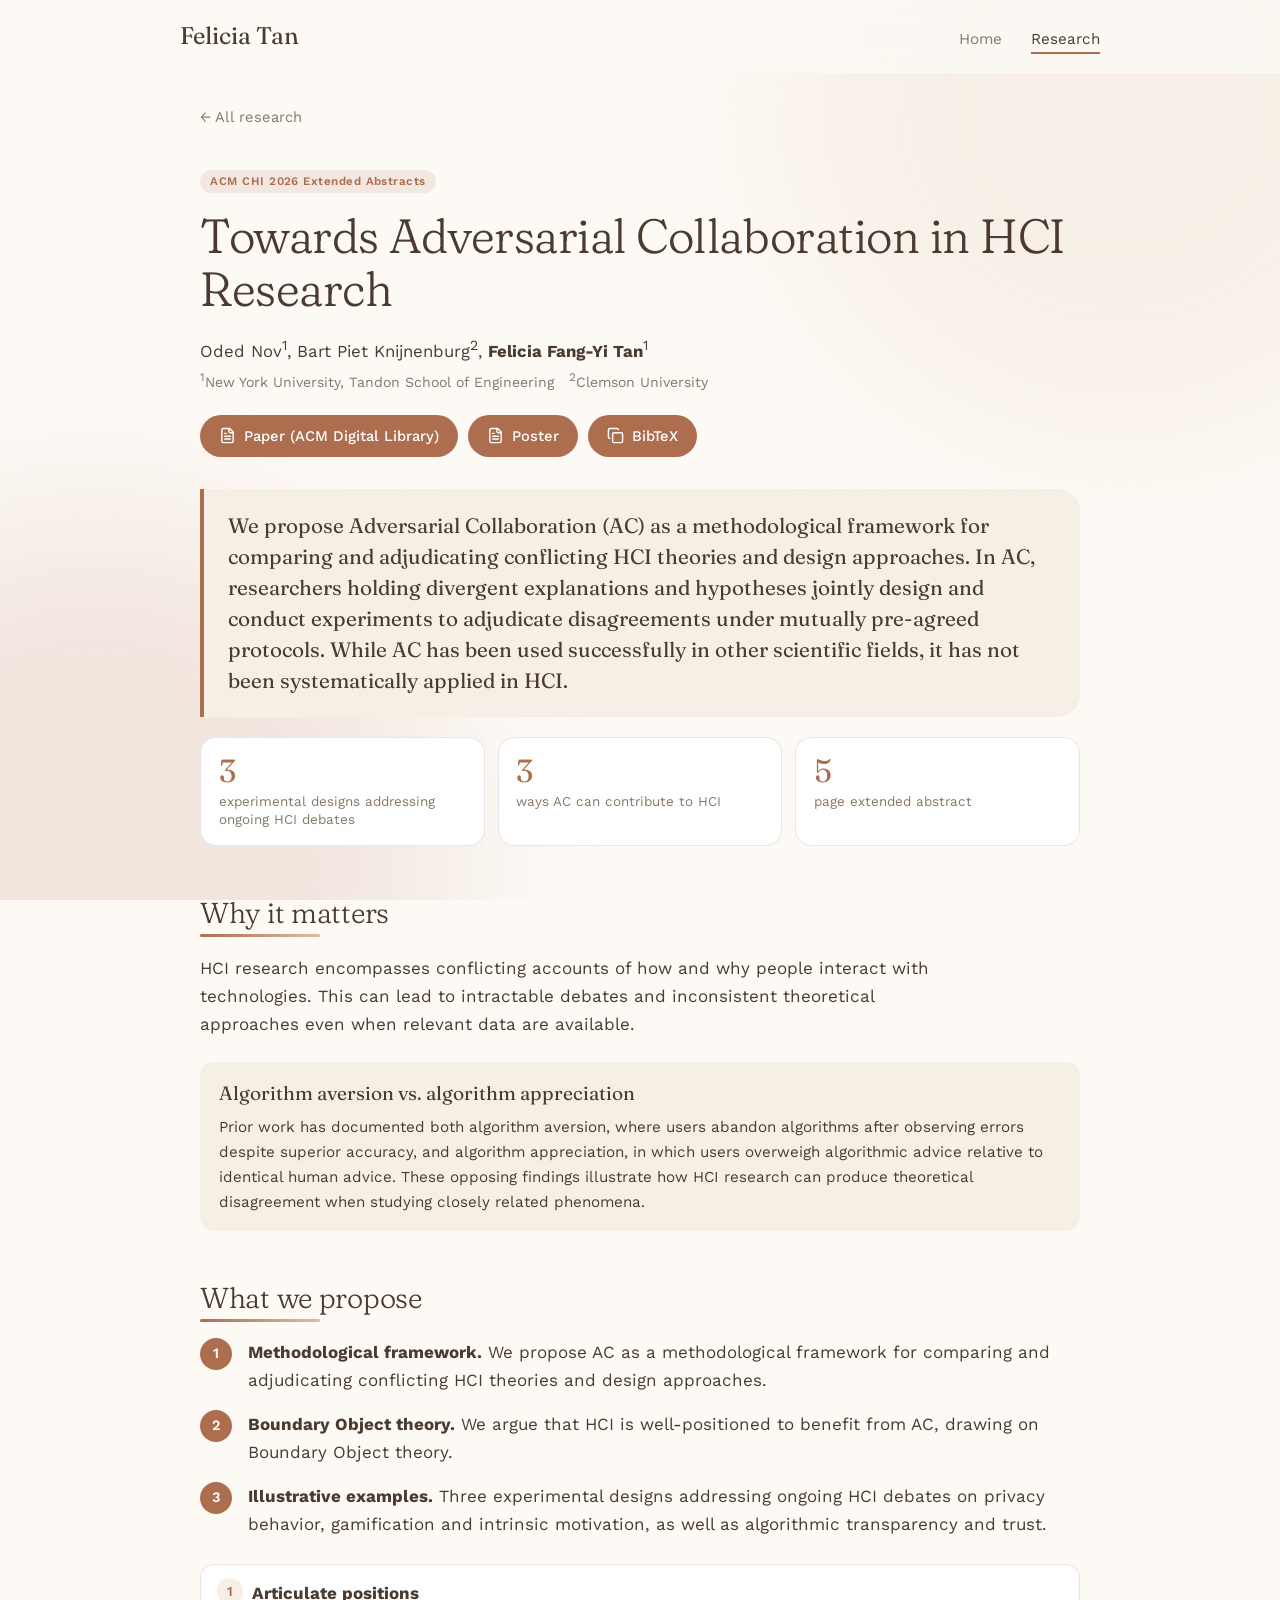
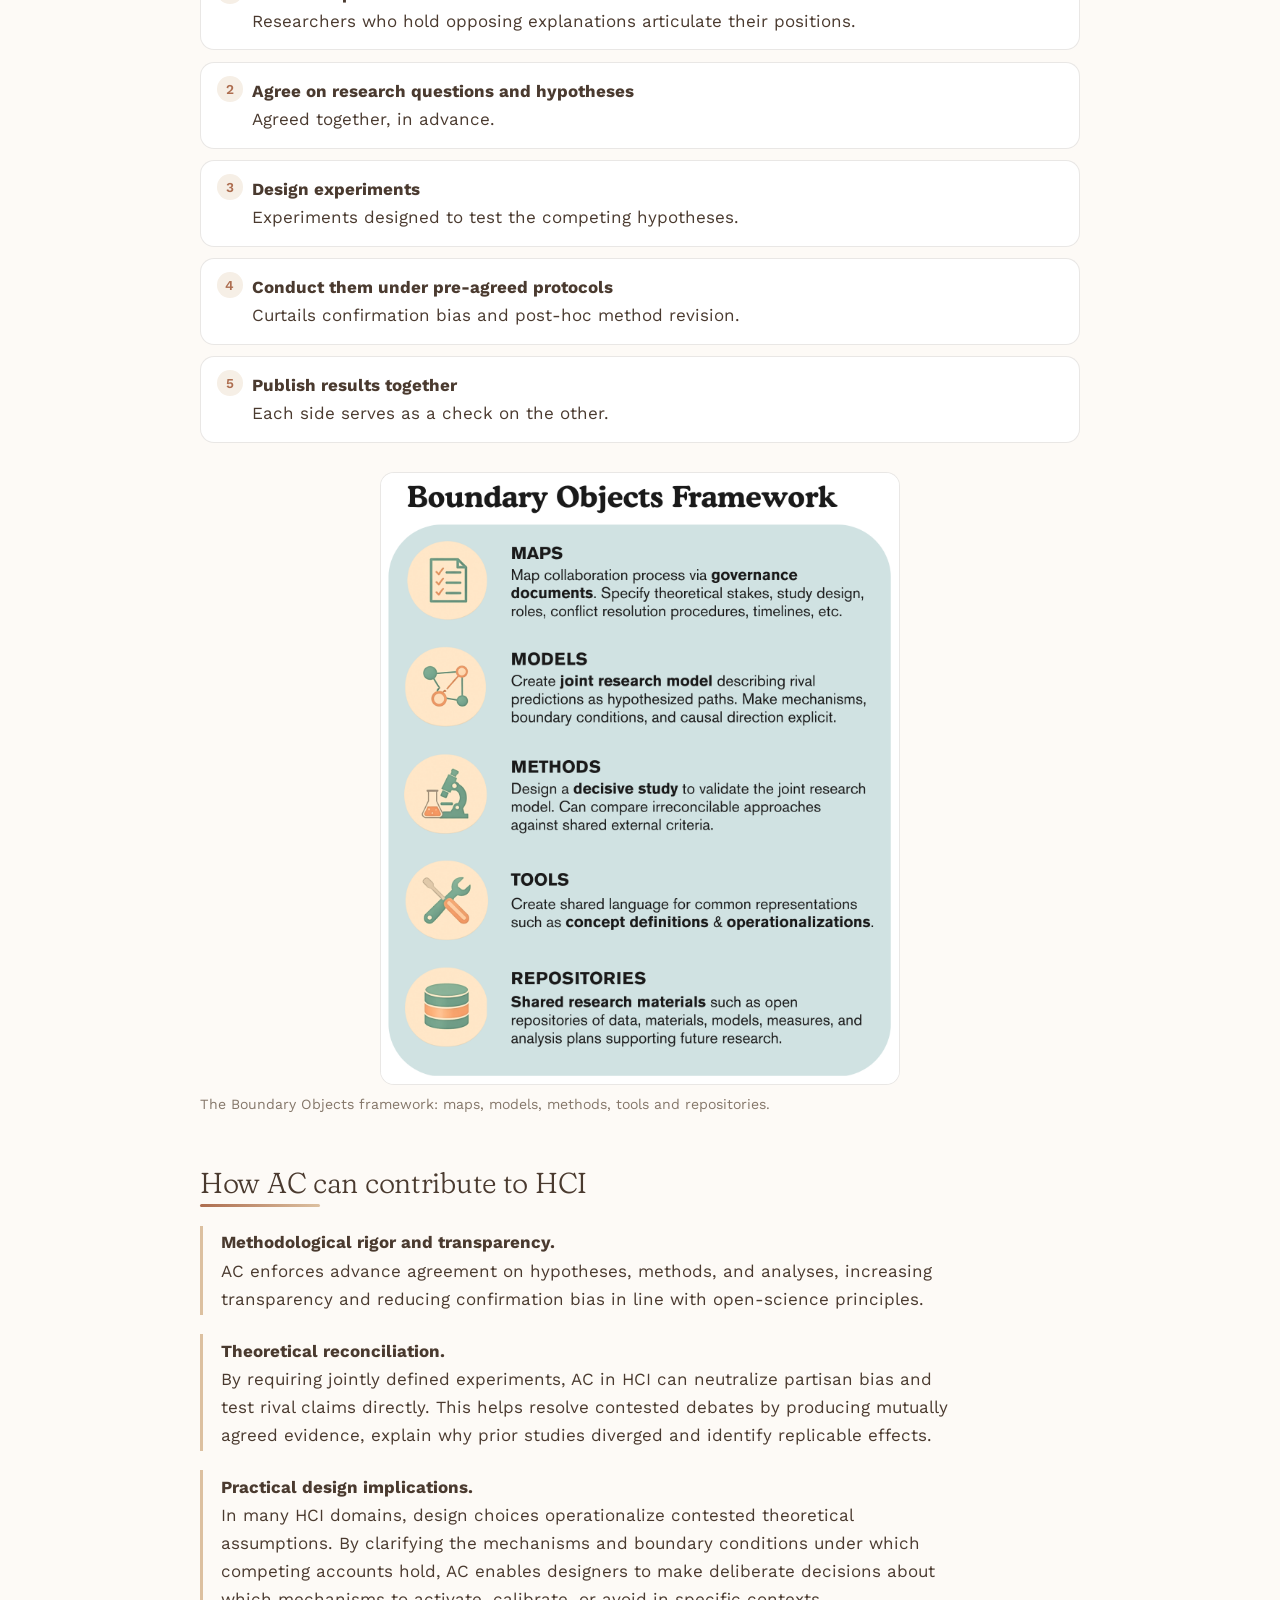
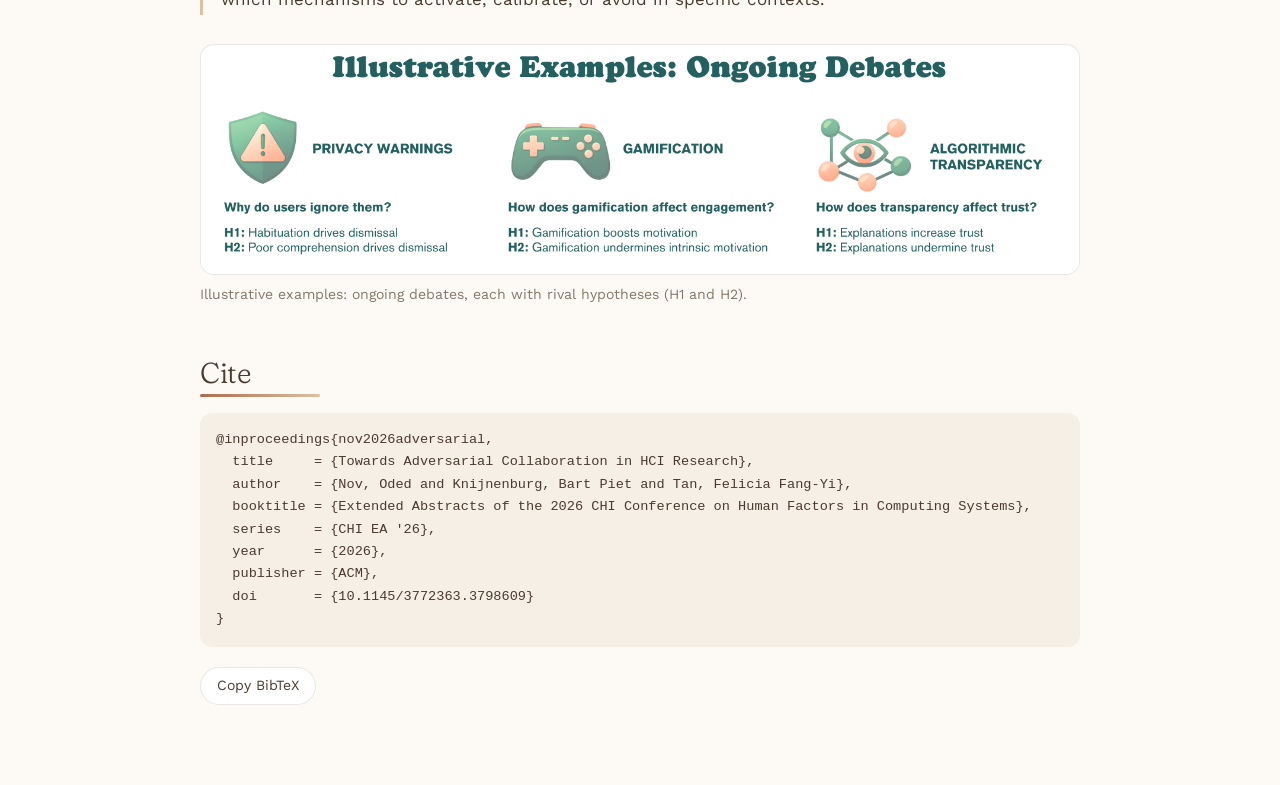
==== projects/adversarial-collaboration/index.html @ 44748023 "Publish feliciatan.co website" ====
<!doctype html>
<html lang="en">
<head>
  <meta charset="utf-8">
  <meta name="viewport" content="width=device-width, initial-scale=1">
  <title>Towards Adversarial Collaboration in HCI Research | Felicia Tan</title>
  <meta name="description" content="We propose Adversarial Collaboration (AC) as a methodological framework for comparing and adjudicating conflicting HCI theories and design approaches, drawing on Boundary Object theory, with three experimental designs for ongoing HCI debates.">
  <link rel="preconnect" href="https://fonts.googleapis.com"><link rel="preconnect" href="https://fonts.gstatic.com" crossorigin>
  <link href="https://fonts.googleapis.com/css2?family=Fraunces:ital,opsz,wght,SOFT@0,9..144,300..500,100;1,9..144,300..500,100&family=Work+Sans:wght@400;500;600&display=swap" rel="stylesheet">
  <script>document.documentElement.classList.add('js')</script>
  <link rel="stylesheet" href="../../assets/style.css">
  <script src="../../assets/site.js" defer></script>
</head>
<body>
<div class="aurora"></div>
<nav><a class="brand" href="../../">Felicia Tan</a><a href="../../">Home</a><a class="here" href="../../research.html">Research</a></nav>
<main class="proj">
  <a class="crumb" href="../../research.html">&larr; All research</a>
  <p><span class="tag">ACM CHI 2026 Extended Abstracts</span></p>
  <h1>Towards Adversarial Collaboration in HCI Research</h1>
  <p class="byline">Oded Nov<sup>1</sup>, Bart Piet Knijnenburg<sup>2</sup>, <strong>Felicia Fang-Yi Tan</strong><sup>1</sup></p>
  <p class="aff"><sup>1</sup>New York University, Tandon School of Engineering &nbsp; <sup>2</sup>Clemson University</p>
  <div class="buttons"><a href="https://dl.acm.org/doi/full/10.1145/3772363.3798609"><svg viewBox="0 0 24 24" aria-hidden="true"><path d="M15 2H6a2 2 0 0 0-2 2v16a2 2 0 0 0 2 2h12a2 2 0 0 0 2-2V7Z"/><path d="M14 2v4a2 2 0 0 0 2 2h4"/><path d="M10 9H8"/><path d="M16 13H8"/><path d="M16 17H8"/></svg>Paper (ACM Digital Library)</a><a href="../../assets/projects/adversarial-collaboration/poster.png"><svg viewBox="0 0 24 24" aria-hidden="true"><path d="M15 2H6a2 2 0 0 0-2 2v16a2 2 0 0 0 2 2h12a2 2 0 0 0 2-2V7Z"/><path d="M14 2v4a2 2 0 0 0 2 2h4"/><path d="M10 9H8"/><path d="M16 13H8"/><path d="M16 17H8"/></svg>Poster</a><a href="#cite"><svg viewBox="0 0 24 24" aria-hidden="true"><rect width="14" height="14" x="8" y="8" rx="2"/><path d="M4 16c-1.1 0-2-.9-2-2V4c0-1.1.9-2 2-2h10c1.1 0 2 .9 2 2"/></svg>BibTeX</a></div>
  

  <p class="tldr reveal">We propose Adversarial Collaboration (AC) as a methodological framework for comparing and adjudicating conflicting HCI theories and design approaches. In AC, researchers holding divergent explanations and hypotheses jointly design and conduct experiments to adjudicate disagreements under mutually pre-agreed protocols. While AC has been used successfully in other scientific fields, it has not been systematically applied in HCI.</p>
  <div class="keynums reveal"><div class="keynum"><b>3</b><span>experimental designs addressing ongoing HCI debates</span></div><div class="keynum"><b>3</b><span>ways AC can contribute to HCI</span></div><div class="keynum"><b>5</b><span>page extended abstract</span></div></div>

  <h2 class="reveal">Why it matters</h2>
  <p class="reveal">HCI research encompasses conflicting accounts of how and why people interact with technologies. This can lead to intractable debates and inconsistent theoretical approaches even when relevant data are available.</p>
  <div class="callout reveal"><b>Algorithm aversion vs. algorithm appreciation</b>Prior work has documented both algorithm aversion, where users abandon algorithms after observing errors despite superior accuracy, and algorithm appreciation, in which users overweigh algorithmic advice relative to identical human advice. These opposing findings illustrate how HCI research can produce theoretical disagreement when studying closely related phenomena.</div>

  <h2 class="reveal">What we propose</h2>
  <ol class="steps reveal"><li><div><strong>Methodological framework.</strong> We propose AC as a methodological framework for comparing and adjudicating conflicting HCI theories and design approaches.</div></li><li><div><strong>Boundary Object theory.</strong> We argue that HCI is well-positioned to benefit from AC, drawing on Boundary Object theory.</div></li><li><div><strong>Illustrative examples.</strong> Three experimental designs addressing ongoing HCI debates on privacy behavior, gamification and intrinsic motivation, as well as algorithmic transparency and trust.</div></li></ol>
  
  <ol class="flow reveal"><li><b>Articulate positions</b>Researchers who hold opposing explanations articulate their positions.</li><li><b>Agree on research questions and hypotheses</b>Agreed together, in advance.</li><li><b>Design experiments</b>Experiments designed to test the competing hypotheses.</li><li><b>Conduct them under pre-agreed protocols</b>Curtails confirmation bias and post-hoc method revision.</li><li><b>Publish results together</b>Each side serves as a check on the other.</li></ol>
<figure class="fig reveal">
  <img style="max-width:520px;margin:0 auto;display:block" src="../../assets/projects/adversarial-collaboration/boundary-objects.png" alt="The Boundary Objects framework: maps, models, methods, tools and repositories" onerror="this.closest('figure').classList.add('missing')">
  <div class="ph"><b>Figure needed:</b> <code>assets/projects/adversarial-collaboration/boundary-objects.png</code><br>Poster section: Boundary Objects Framework.</div>
  <figcaption>The Boundary Objects framework: maps, models, methods, tools and repositories.</figcaption>
</figure>

  <h2 class="reveal">How AC can contribute to HCI</h2>
  <div class="finding reveal"><strong>Methodological rigor and transparency.</strong> AC enforces advance agreement on hypotheses, methods, and analyses, increasing transparency and reducing confirmation bias in line with open-science principles.</div><div class="finding reveal"><strong>Theoretical reconciliation.</strong> By requiring jointly defined experiments, AC in HCI can neutralize partisan bias and test rival claims directly. This helps resolve contested debates by producing mutually agreed evidence, explain why prior studies diverged and identify replicable effects.</div><div class="finding reveal"><strong>Practical design implications.</strong> In many HCI domains, design choices operationalize contested theoretical assumptions. By clarifying the mechanisms and boundary conditions under which competing accounts hold, AC enables designers to make deliberate decisions about which mechanisms to activate, calibrate, or avoid in specific contexts.</div>
  <figure class="fig reveal">
  <img src="../../assets/projects/adversarial-collaboration/examples.png" alt="Three ongoing debates with rival hypotheses: privacy warnings, gamification, algorithmic transparency" onerror="this.closest('figure').classList.add('missing')">
  <div class="ph"><b>Figure needed:</b> <code>assets/projects/adversarial-collaboration/examples.png</code><br>Poster section: illustrative examples.</div>
  <figcaption>Illustrative examples: ongoing debates, each with rival hypotheses (H1 and H2).</figcaption>
</figure>

  
  

  <h2 id="cite" class="reveal">Cite</h2>
  <pre id="bib">@inproceedings{nov2026adversarial,
  title     = {Towards Adversarial Collaboration in HCI Research},
  author    = {Nov, Oded and Knijnenburg, Bart Piet and Tan, Felicia Fang-Yi},
  booktitle = {Extended Abstracts of the 2026 CHI Conference on Human Factors in Computing Systems},
  series    = {CHI EA '26},
  year      = {2026},
  publisher = {ACM},
  doi       = {10.1145/3772363.3798609}
}</pre>
  <button class="copy" data-copy="#bib">Copy BibTeX</button>
</main>
</body>
</html>
---- assets/style.css ----
/* =====================================================================
   Shared stylesheet for every page.
   Read it top to bottom: 1) design tokens  2) base  3) nav  4) hero
   5) cards  6) research list  7) project page  8) motion & accessibility
   ===================================================================== */

/* ---------- 1. Design tokens: change colors and fonts HERE only ---------- */
:root {
  --bg: #fdfaf6;            /* near-white with a hint of warmth */
  --surface: #ffffff;
  --ink: #4a3a2f;           /* light cocoa */
  --muted: #85776a;
  --line: rgba(74, 58, 47, .12);
  --accent: #ad6d4f;        /* light clay */
  --accent2: #dcc0a0;       /* sand */
  --soft: #f6efe6;
  --serif: "Fraunces", Georgia, "Times New Roman", serif;
  --sans: "Work Sans", system-ui, -apple-system, "Segoe UI", sans-serif;
  --radius: 22px;
  --ease: cubic-bezier(.22, .8, .24, 1);
}
@media (prefers-color-scheme: dark) {
  :root {
    --bg: #1a1512; --surface: #241d18; --ink: #f3ebe2; --muted: #b3a698;
    --line: rgba(243, 235, 226, .12); --accent: #e0a98a; --accent2: #e3c08f; --soft: #2b231d;
  }
}
@media (prefers-color-scheme: dark) { .filters button.on, .buttons a, .more, ::selection { color: #1a1512; } }

/* ---------- 2. Base ---------- */
* { box-sizing: border-box; }
html { scroll-behavior: smooth; }
body { margin: 0; font: 17px/1.65 var(--sans); color: var(--ink); background: var(--bg); -webkit-font-smoothing: antialiased; }
main { max-width: 920px; margin: 0 auto; padding: 1rem 1.25rem 5rem; position: relative; }
h1, h2, h3 { font-family: var(--serif); font-weight: 300; font-variation-settings: "SOFT" 100, "WONK" 0; letter-spacing: -.01em; line-height: 1.1; }
h2 { font-size: 2.2rem; margin: 4rem 0 1.4rem; position: relative; padding-bottom: .6rem; }
h2::after { content: ""; position: absolute; left: 0; bottom: 0; height: 3px; width: 56px; border-radius: 3px;
  background: linear-gradient(90deg, var(--accent), var(--accent2)); transition: width .6s var(--ease); }
.in h2::after, h2.in::after { width: 120px; }
h3 { font-size: 1.35rem; color: var(--muted); margin: 2rem 0 .6rem; }
a { color: var(--accent); }
::selection { background: var(--accent); color: #fff; }
:focus-visible { outline: 3px solid var(--accent2); outline-offset: 3px; border-radius: 6px; }

/* Soft drifting color blobs behind everything (pure CSS, no images) */
.aurora { position: fixed; inset: 0; z-index: -1; overflow: hidden; pointer-events: none; }
.aurora::before, .aurora::after { content: ""; position: absolute; width: 55vmax; height: 55vmax; border-radius: 50%; filter: blur(90px); opacity: .16; }
.aurora::before { background: var(--accent2); top: -20vmax; right: -15vmax; animation: drift1 22s ease-in-out infinite alternate; }
.aurora::after  { background: var(--accent); bottom: -25vmax; left: -20vmax; opacity: .14; animation: drift2 26s ease-in-out infinite alternate; }
@keyframes drift1 { to { transform: translate(-8vmax, 10vmax) scale(1.15); } }
@keyframes drift2 { to { transform: translate(10vmax, -8vmax) scale(1.1); } }

/* ---------- 3. Navigation (sticky, frosted glass) ---------- */
nav { position: sticky; top: 0; z-index: 10; display: flex; gap: 1.8rem; align-items: baseline; padding: 1rem max(1.25rem, calc((100% - 920px) / 2));
  backdrop-filter: blur(14px); -webkit-backdrop-filter: blur(14px); background: color-mix(in srgb, var(--bg) 72%, transparent);
  border-bottom: 1px solid transparent; transition: border-color .3s; }
nav.scrolled { border-bottom-color: var(--line); }
nav .brand { font-family: var(--serif); font-size: 1.5rem; margin-right: auto; color: var(--ink); text-decoration: none; }
/* The FT monogram: a transparent PNG used as a mask, so it takes the page's ink color (works in dark mode too). */
nav .brand .logo { display: block; width: 46px; height: 46px; background-color: var(--ink); -webkit-mask: url(logo.png) center / contain no-repeat; mask: url(logo.png) center / contain no-repeat; }
nav a:not(.brand) { color: var(--muted); text-decoration: none; position: relative; font-size: .95rem; padding-bottom: 2px; transition: color .2s; }
nav a:not(.brand)::after { content: ""; position: absolute; left: 0; bottom: 0; height: 2px; width: 100%; background: var(--accent);
  transform: scaleX(0); transform-origin: left; transition: transform .35s var(--ease); }
nav a:not(.brand):hover, nav a.here { color: var(--ink); }
nav a:not(.brand):hover::after, nav a.here::after { transform: scaleX(1); }

/* ---------- 4. Hero (homepage top) ---------- */
.hero { display: flex; flex-direction: row-reverse; gap: 3rem; align-items: center; padding: 3rem 0 1rem; }
.hero .intro { flex: 1; }
.eyebrow { font-size: .8rem; letter-spacing: .14em; text-transform: uppercase; color: var(--accent); font-weight: 600; margin: 0 0 .8rem; }
.hero h1 { font-size: clamp(3.2rem, 8vw, 5.4rem); margin: 0 0 .6rem;
  background: linear-gradient(100deg, var(--ink) 40%, var(--accent) 100%); -webkit-background-clip: text; background-clip: text; color: transparent; }
.tagline { font-family: var(--serif); font-size: clamp(1.3rem, 2.6vw, 1.65rem); line-height: 1.35; color: var(--ink); margin: 0 0 1.4rem; max-width: 33rem; text-wrap: balance; }
.links { display: flex; flex-wrap: wrap; gap: .7rem; }
.links a { display: inline-flex; align-items: center; gap: .5rem; padding: .5rem 1.1rem; border: 1px solid var(--line); border-radius: 999px; background: var(--surface); color: var(--ink);
  text-decoration: none; font-size: .9rem; font-weight: 500; transition: transform .25s var(--ease), border-color .25s, box-shadow .25s; }
.links a:hover { transform: translateY(-2px); border-color: var(--accent); box-shadow: 0 6px 18px color-mix(in srgb, var(--accent) 25%, transparent); }

/* Headshot: a plain circle with a soft shadow. Nothing else. */
.avatar { width: 220px; height: 220px; flex: none; }
.avatar .frame { width: 100%; height: 100%; overflow: hidden; border-radius: 50%; box-shadow: 0 18px 40px -20px rgba(74, 52, 38, .5); }
.avatar img { width: 100%; height: 100%; object-fit: cover; object-position: 50% 30%; display: block; }

.bio p { max-width: 42rem; }
.bio p:first-child::first-letter { font-family: var(--serif); font-size: 3.4rem; float: left; line-height: .85; padding: .25rem .5rem 0 0; color: var(--accent); }

/* ---------- 5. Cards (Recent research) ---------- */
.grid { display: grid; grid-template-columns: repeat(auto-fit, minmax(260px, 1fr)); gap: 1.4rem; }
.grid.recent { grid-template-columns: repeat(2, 1fr); }
.card { --mx: 50%; --my: 50%; position: relative; display: block; overflow: hidden; border-radius: var(--radius); background: var(--surface);
  border: 1px solid var(--line); text-decoration: none; color: inherit;
  transition: transform .4s var(--ease), box-shadow .4s var(--ease), border-color .3s; }
/* spotlight that follows the mouse (position set by site.js) */
.card::before { content: ""; position: absolute; inset: 0; pointer-events: none; opacity: 0; transition: opacity .3s;
  background: radial-gradient(420px circle at var(--mx) var(--my), color-mix(in srgb, var(--accent) 16%, transparent), transparent 60%); }
.card:hover { transform: translateY(-6px); border-color: color-mix(in srgb, var(--accent) 45%, var(--line)); box-shadow: 0 22px 44px -18px color-mix(in srgb, var(--accent) 45%, transparent); }
.card:hover::before { opacity: 1; }
.card .thumb { aspect-ratio: 16 / 9; overflow: hidden; background: linear-gradient(120deg, var(--accent), var(--accent2), var(--accent)); background-size: 200% 200%; animation: shimmer 8s ease-in-out infinite alternate; }
.card .thumb img { width: 100%; height: 100%; object-fit: cover; transition: transform .6s var(--ease); }
.card:hover .thumb img { transform: scale(1.06); }
@keyframes shimmer { to { background-position: 100% 100%; } }
.card .body { padding: 1.1rem 1.3rem 1.4rem; position: relative; }
.card b { display: block; margin: .5rem 0 .4rem; font-family: var(--serif); font-weight: 400; font-variation-settings: "SOFT" 100; font-size: 1.45rem; line-height: 1.2; }
.card small { display: block; color: var(--muted); font-size: .92rem; line-height: 1.55; }
.card .body::after { content: "\2197"; position: absolute; top: 1.1rem; right: 1.3rem; color: var(--accent); opacity: 0; transform: translate(-6px, 6px); transition: all .35s var(--ease); }
.card:hover .body::after { opacity: 1; transform: none; }
.tag { display: inline-block; font-size: .72rem; font-weight: 600; letter-spacing: .04em; padding: .15rem .65rem; border-radius: 999px; color: var(--accent);
  background: color-mix(in srgb, var(--accent) 12%, transparent); }
.more { display: flex; width: fit-content; align-items: center; gap: .7rem; margin: 2.4rem auto 0; padding: .95rem 2rem; border-radius: 999px;
  background: var(--accent); color: #fff; font-size: 1.1rem; font-weight: 600; letter-spacing: .01em; text-decoration: none;
  box-shadow: 0 12px 28px -10px color-mix(in srgb, var(--accent) 70%, transparent); transition: transform .3s var(--ease), box-shadow .3s var(--ease); }
.more::after { content: "\2192"; font-size: 1.3rem; transition: transform .3s var(--ease); }
.more:hover { transform: translateY(-3px); box-shadow: 0 18px 34px -10px color-mix(in srgb, var(--accent) 80%, transparent); }
.more:hover::after { transform: translateX(6px); }

/* ---------- 6. Lists of papers / media (Research page, media) ---------- */
.pub { margin: 0; padding: 1.2rem 1rem 1.2rem 1.2rem; border-left: 3px solid transparent; border-radius: 0 12px 12px 0;
  transition: border-color .3s, background .3s, padding .35s var(--ease); }
.pub:hover { border-left-color: var(--accent); background: color-mix(in srgb, var(--accent) 6%, transparent); padding-left: 1.6rem; }
.pub a.title { font-family: var(--serif); font-size: 1.35rem; line-height: 1.25; color: var(--ink); text-decoration: none; }
.pub a.title:hover { color: var(--accent); }
.pub .meta { display: block; color: var(--muted); font-size: .9rem; margin-top: .25rem; }
.pub .about { display: block; margin-top: .35rem; }
.pub.pop { animation: pop .45s var(--ease); }
@keyframes pop { from { opacity: 0; transform: translateY(10px) scale(.98); } }
.chips { margin: .6rem 0 0; } .chip { display: inline-block; font-size: .72rem; padding: .08rem .6rem; margin: 0 .35rem .3rem 0; border-radius: 999px; background: var(--soft); color: var(--muted); }
.filters { position: sticky; top: 3.6rem; z-index: 5; padding: .7rem 0; background: color-mix(in srgb, var(--bg) 80%, transparent); backdrop-filter: blur(10px); }
.filters button { font: inherit; font-size: .85rem; font-weight: 500; margin: 0 .4rem .4rem 0; padding: .35rem .95rem; border-radius: 999px; cursor: pointer;
  border: 1px solid var(--line); background: var(--surface); color: var(--ink); transition: all .25s var(--ease); }
.filters button:hover { border-color: var(--accent); transform: translateY(-2px); }
.filters button.on { background: var(--accent); border-color: var(--accent); color: #fff; box-shadow: 0 6px 16px color-mix(in srgb, var(--accent) 35%, transparent); }

/* ---------- 7. Project page pieces ---------- */
.authors, .venue { color: var(--muted); margin: .2rem 0; }
.buttons a { display: inline-block; margin: .9rem .5rem 0 0; padding: .5rem 1.2rem; border-radius: 999px; background: var(--accent); color: #fff; text-decoration: none; transition: transform .25s var(--ease); }
.buttons a:hover { transform: translateY(-2px); }
.buttons a.disabled { background: var(--soft); color: var(--muted); pointer-events: none; }
.tldr { background: var(--soft); padding: 1.1rem 1.3rem; border-radius: var(--radius); border-left: 4px solid var(--accent); }
.todo { outline: 2px dashed #e0a100; padding: .2rem .5rem; }  /* yellow dashes = Fel must fill in */
pre { background: var(--soft); padding: 1rem; overflow-x: auto; border-radius: 12px; font-size: .85rem; }
figure { margin: 1.8rem 0; } figcaption { color: var(--muted); font-size: .9rem; } img { max-width: 100%; }

/* ---------- 8. Motion & accessibility ---------- */
/* Elements with class "reveal" fade up as they scroll into view (site.js adds .in). Only hidden if JavaScript runs. */
.js .reveal { opacity: 0; transform: translateY(22px); transition: opacity .8s var(--ease), transform .8s var(--ease); }
.js .reveal.in { opacity: 1; transform: none; }
@media (max-width: 700px) {
  .hero { flex-direction: column; align-items: flex-start; gap: 1.8rem; padding-top: 1.5rem; }
  .avatar { width: 170px; height: 170px; }
  .grid.recent { grid-template-columns: 1fr; }
  h2 { font-size: 1.9rem; }
}
@media (prefers-reduced-motion: reduce) {
  *, *::before, *::after { animation: none !important; transition: none !important; scroll-behavior: auto !important; }
  .js .reveal { opacity: 1; transform: none; }
}


/* Icons inside the Email / CV / Scholar buttons */
.links svg, .award svg { width: 17px; height: 17px; flex: none; fill: none; stroke: currentColor; stroke-width: 2; stroke-linecap: round; stroke-linejoin: round; }
.links a:hover svg { color: var(--accent); }
/* Award badge on papers with an honorable mention */
.award { display: inline-flex; align-items: center; gap: .35rem; margin-top: .45rem; padding: .12rem .7rem .12rem .55rem; border-radius: 999px; font-size: .78rem; font-weight: 600;
  color: var(--accent); background: color-mix(in srgb, var(--accent2) 45%, transparent); }
.award svg { width: 15px; height: 15px; }

/* Research list: venue is the credibility signal, so it gets weight and color; authors are readable, with your name in bold */
.pub .venue { display: block; margin-top: .35rem; font-size: .95rem; font-weight: 600; color: var(--accent); letter-spacing: .01em; }
.pub .authors { display: block; margin-top: .1rem; font-size: 1rem; color: var(--muted); }
.pub .authors strong { color: var(--ink); font-weight: 700; }
/* Evidence chips (study type and sample size) look slightly different from topic chips */
.chip.stat { background: transparent; border: 1px solid var(--line); color: var(--ink); }
/* Honorable Mention sits on the venue line, right beside the venue name */
.pub .venue .award { margin: 0 0 0 .55rem; vertical-align: middle; }

/* =====================================================================
   Project pages (projects/*/index.html): one narrow reading column, built to be skimmed
   ===================================================================== */
.proj { max-width: 760px; margin: 0 auto; padding: 1rem 1.25rem 5rem; }
.proj p, .proj li { max-width: 68ch; }
.crumb { display: inline-block; margin: 1rem 0 1.2rem; color: var(--muted); text-decoration: none; font-size: .92rem; }
.crumb:hover { color: var(--accent); }
.proj h1 { font-size: clamp(2rem, 5vw, 3rem); line-height: 1.1; margin: .4rem 0 1.1rem; }
.byline { margin: .2rem 0; font-size: 1.05rem; } .byline strong { color: var(--ink); }
.aff { margin: .2rem 0 0; font-size: .88rem; color: var(--muted); }
.proj .buttons { display: flex; flex-wrap: wrap; gap: .6rem; margin: 1.3rem 0 .4rem; }
.proj .buttons a { display: inline-flex; align-items: center; gap: .5rem; margin: 0; padding: .55rem 1.2rem; font-size: .92rem; font-weight: 500; }
.proj .buttons svg, .copy svg { width: 17px; height: 17px; fill: none; stroke: currentColor; stroke-width: 2; stroke-linecap: round; stroke-linejoin: round; }
.press { font-size: .9rem; color: var(--muted); margin: .6rem 0 0; } .press a { color: var(--accent); }
.proj h2 { font-size: 1.8rem; margin: 3.2rem 0 1rem; padding-bottom: .5rem; }
.tldr { font-family: var(--serif); font-size: 1.3rem; line-height: 1.5; margin: 2rem 0 1.2rem; padding: 1.3rem 1.5rem; border-radius: 0 var(--radius) var(--radius) 0;
  border-left: 4px solid var(--accent); background: var(--soft); max-width: none; }
.keynums { display: grid; grid-template-columns: repeat(auto-fit, minmax(150px, 1fr)); gap: .8rem; margin: 0 0 1rem; }
.keynum { background: var(--surface); border: 1px solid var(--line); border-radius: 16px; padding: 1rem 1.1rem; }
.keynum b { display: block; font-family: var(--serif); font-weight: 400; font-size: 2rem; line-height: 1.05; color: var(--accent); }
.keynum span { display: block; margin-top: .35rem; font-size: .84rem; line-height: 1.35; color: var(--muted); }
.steps { list-style: none; counter-reset: step; padding: 0; margin: 0; }
.steps li { counter-increment: step; display: flex; gap: 1rem; margin: 1rem 0; max-width: none; }
.steps li::before { content: counter(step); flex: none; width: 2rem; height: 2rem; border-radius: 50%; display: grid; place-items: center;
  background: var(--accent); color: #fff; font-weight: 600; font-size: .9rem; }
.finding { border-left: 3px solid var(--accent2); padding: .15rem 0 .15rem 1.1rem; margin: 1.2rem 0; max-width: 68ch; }
.finding strong { display: block; color: var(--ink); }
.impl { padding-left: 1.1rem; } .impl li { margin: .9rem 0; } .impl strong { color: var(--ink); }
.note, .callout { background: var(--soft); border-radius: 14px; padding: 1rem 1.2rem; max-width: none; margin: 1.5rem 0; font-size: .95rem; }
.callout b { display: block; margin-bottom: .3rem; font-family: var(--serif); font-weight: 400; font-size: 1.2rem; }
.flow { list-style: none; counter-reset: f; padding: 0; margin: 1.6rem 0; display: grid; gap: .7rem; }
.flow li { counter-increment: f; position: relative; padding: .9rem 1rem .9rem 3.2rem; background: var(--surface); border: 1px solid var(--line); border-radius: 14px; max-width: none; }
.flow li::before { content: counter(f); position: absolute; left: 1rem; top: .85rem; width: 1.6rem; height: 1.6rem; border-radius: 50%; display: grid; place-items: center;
  background: var(--soft); color: var(--accent); font-weight: 600; font-size: .85rem; }
.flow b { display: block; color: var(--ink); }
/* Figures: shows the image when the file exists, otherwise a clear "figure needed" box */
.fig { margin: 1.8rem 0; }
.fig img { width: 100%; height: auto; display: block; border-radius: 14px; border: 1px solid var(--line); background: var(--surface); }
.fig .ph { display: none; }
.fig.missing img { display: none; }
.fig.missing .ph { display: block; padding: 1.6rem 1.2rem; border: 2px dashed #e0a100; border-radius: 14px; color: var(--muted); font-size: .9rem; }
.fig figcaption { margin-top: .5rem; font-size: .88rem; color: var(--muted); }
.copy { display: inline-flex; align-items: center; gap: .5rem; font: inherit; font-size: .88rem; margin-top: .4rem; padding: .4rem 1rem; border-radius: 999px; border: 1px solid var(--line); background: var(--surface); color: var(--ink); cursor: pointer; }
.copy:hover { border-color: var(--accent); }
@media (max-width: 700px) { .tldr { font-size: 1.15rem; } .keynum b { font-size: 1.7rem; } }
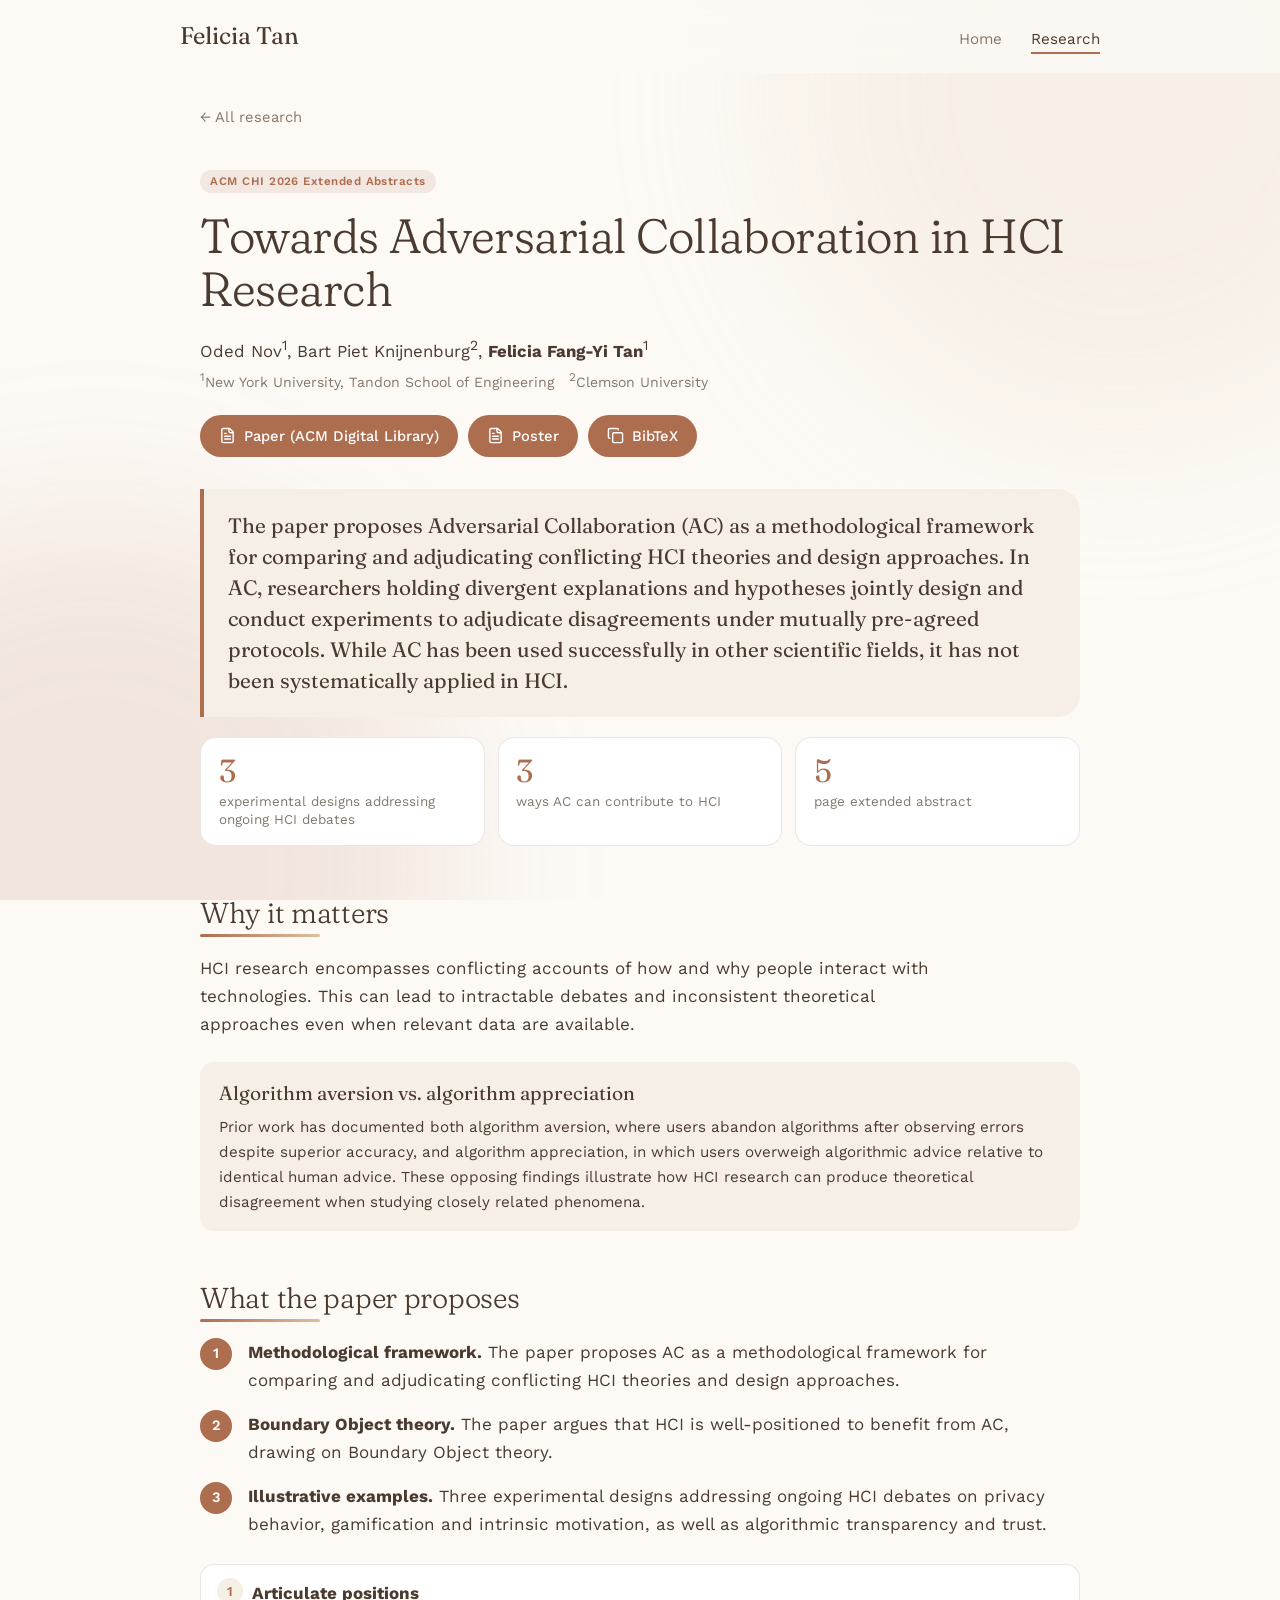
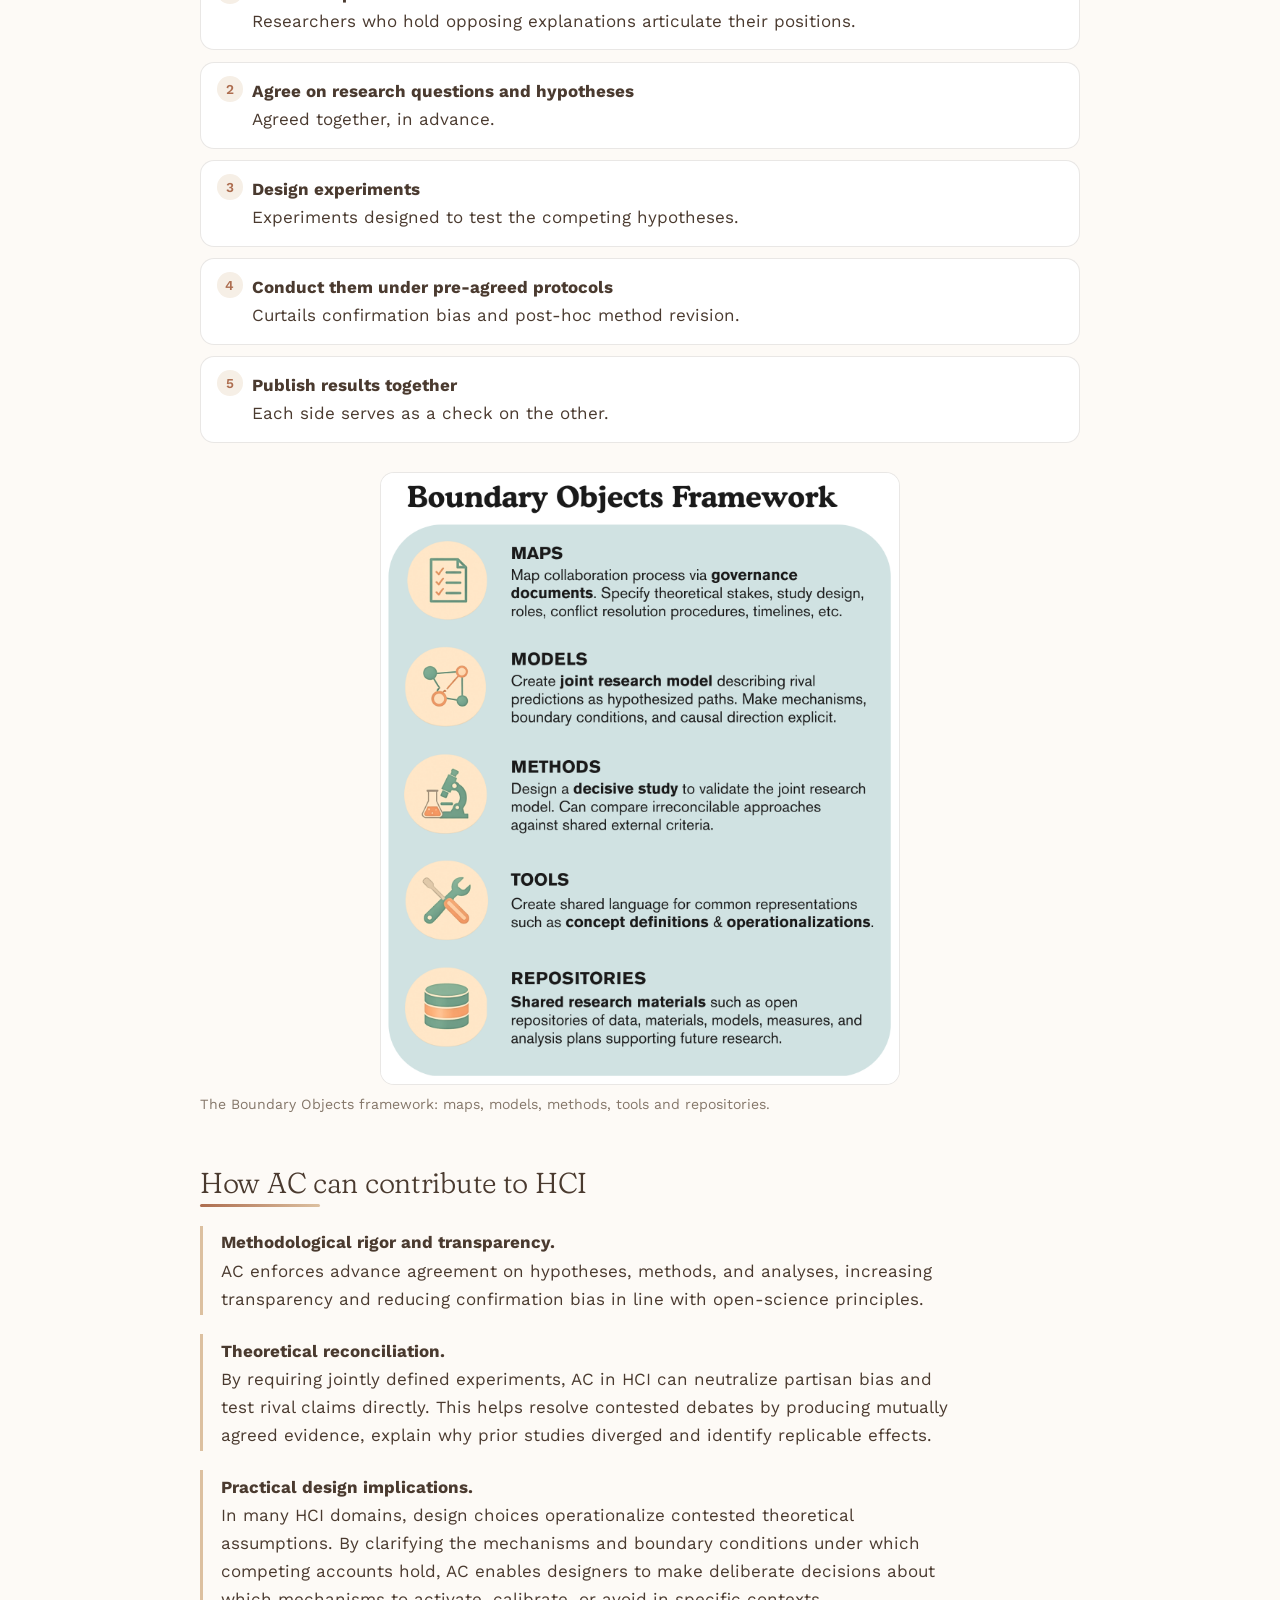
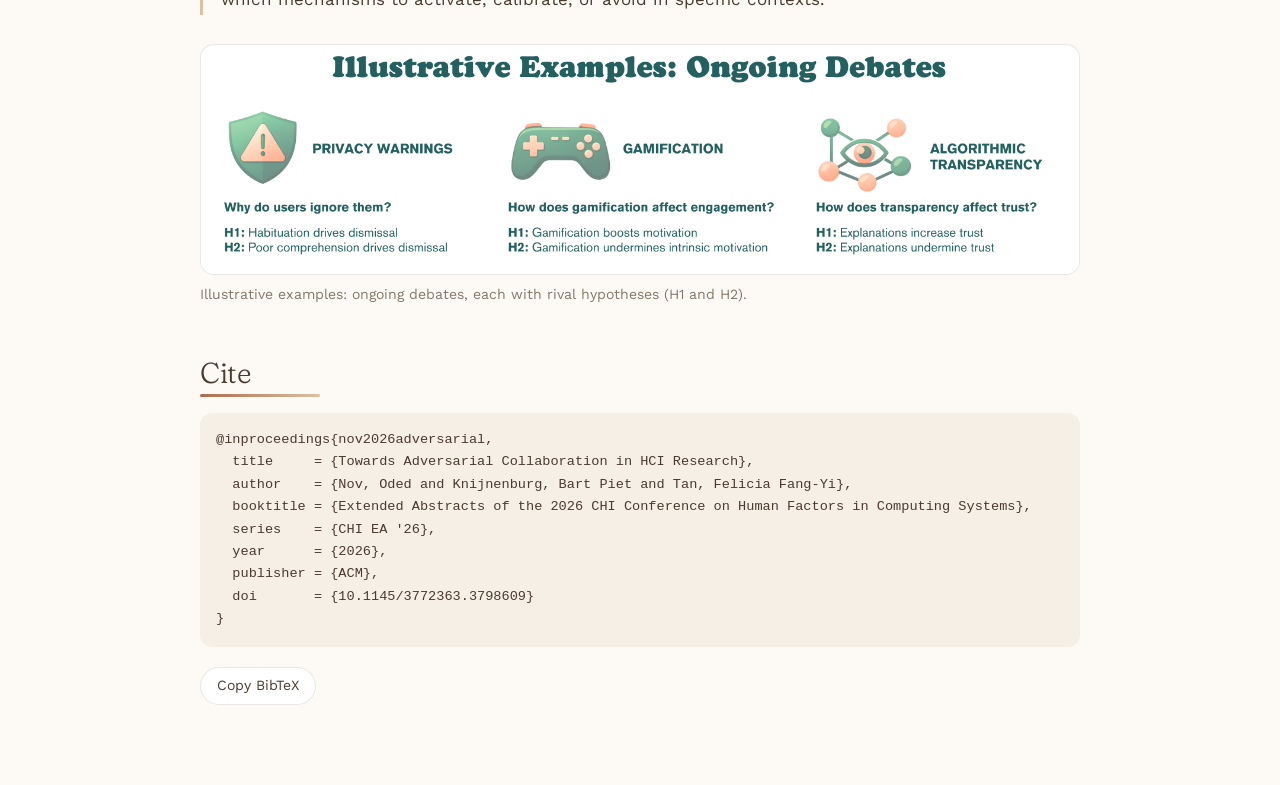
==== commit 765c5bf5: "Light-only theme, objective wording, fewer stats, mockup caption" ====
--- a/projects/adversarial-collaboration/index.html
+++ b/projects/adversarial-collaboration/index.html
@@ -4,7 +4,7 @@
   <meta charset="utf-8">
   <meta name="viewport" content="width=device-width, initial-scale=1">
   <title>Towards Adversarial Collaboration in HCI Research | Felicia Tan</title>
-  <meta name="description" content="We propose Adversarial Collaboration (AC) as a methodological framework for comparing and adjudicating conflicting HCI theories and design approaches, drawing on Boundary Object theory, with three experimental designs for ongoing HCI debates.">
+  <meta name="description" content="The paper proposes Adversarial Collaboration (AC) as a methodological framework for comparing and adjudicating conflicting HCI theories and design approaches, drawing on Boundary Object theory, with three experimental designs for ongoing HCI debates.">
   <link rel="preconnect" href="https://fonts.googleapis.com"><link rel="preconnect" href="https://fonts.gstatic.com" crossorigin>
   <link href="https://fonts.googleapis.com/css2?family=Fraunces:ital,opsz,wght,SOFT@0,9..144,300..500,100;1,9..144,300..500,100&family=Work+Sans:wght@400;500;600&display=swap" rel="stylesheet">
   <script>document.documentElement.classList.add('js')</script>
@@ -23,15 +23,15 @@
   <div class="buttons"><a href="https://dl.acm.org/doi/full/10.1145/3772363.3798609"><svg viewBox="0 0 24 24" aria-hidden="true"><path d="M15 2H6a2 2 0 0 0-2 2v16a2 2 0 0 0 2 2h12a2 2 0 0 0 2-2V7Z"/><path d="M14 2v4a2 2 0 0 0 2 2h4"/><path d="M10 9H8"/><path d="M16 13H8"/><path d="M16 17H8"/></svg>Paper (ACM Digital Library)</a><a href="../../assets/projects/adversarial-collaboration/poster.png"><svg viewBox="0 0 24 24" aria-hidden="true"><path d="M15 2H6a2 2 0 0 0-2 2v16a2 2 0 0 0 2 2h12a2 2 0 0 0 2-2V7Z"/><path d="M14 2v4a2 2 0 0 0 2 2h4"/><path d="M10 9H8"/><path d="M16 13H8"/><path d="M16 17H8"/></svg>Poster</a><a href="#cite"><svg viewBox="0 0 24 24" aria-hidden="true"><rect width="14" height="14" x="8" y="8" rx="2"/><path d="M4 16c-1.1 0-2-.9-2-2V4c0-1.1.9-2 2-2h10c1.1 0 2 .9 2 2"/></svg>BibTeX</a></div>
   
 
-  <p class="tldr reveal">We propose Adversarial Collaboration (AC) as a methodological framework for comparing and adjudicating conflicting HCI theories and design approaches. In AC, researchers holding divergent explanations and hypotheses jointly design and conduct experiments to adjudicate disagreements under mutually pre-agreed protocols. While AC has been used successfully in other scientific fields, it has not been systematically applied in HCI.</p>
+  <p class="tldr reveal">The paper proposes Adversarial Collaboration (AC) as a methodological framework for comparing and adjudicating conflicting HCI theories and design approaches. In AC, researchers holding divergent explanations and hypotheses jointly design and conduct experiments to adjudicate disagreements under mutually pre-agreed protocols. While AC has been used successfully in other scientific fields, it has not been systematically applied in HCI.</p>
   <div class="keynums reveal"><div class="keynum"><b>3</b><span>experimental designs addressing ongoing HCI debates</span></div><div class="keynum"><b>3</b><span>ways AC can contribute to HCI</span></div><div class="keynum"><b>5</b><span>page extended abstract</span></div></div>
 
   <h2 class="reveal">Why it matters</h2>
   <p class="reveal">HCI research encompasses conflicting accounts of how and why people interact with technologies. This can lead to intractable debates and inconsistent theoretical approaches even when relevant data are available.</p>
   <div class="callout reveal"><b>Algorithm aversion vs. algorithm appreciation</b>Prior work has documented both algorithm aversion, where users abandon algorithms after observing errors despite superior accuracy, and algorithm appreciation, in which users overweigh algorithmic advice relative to identical human advice. These opposing findings illustrate how HCI research can produce theoretical disagreement when studying closely related phenomena.</div>
 
-  <h2 class="reveal">What we propose</h2>
-  <ol class="steps reveal"><li><div><strong>Methodological framework.</strong> We propose AC as a methodological framework for comparing and adjudicating conflicting HCI theories and design approaches.</div></li><li><div><strong>Boundary Object theory.</strong> We argue that HCI is well-positioned to benefit from AC, drawing on Boundary Object theory.</div></li><li><div><strong>Illustrative examples.</strong> Three experimental designs addressing ongoing HCI debates on privacy behavior, gamification and intrinsic motivation, as well as algorithmic transparency and trust.</div></li></ol>
+  <h2 class="reveal">What the paper proposes</h2>
+  <ol class="steps reveal"><li><div><strong>Methodological framework.</strong> The paper proposes AC as a methodological framework for comparing and adjudicating conflicting HCI theories and design approaches.</div></li><li><div><strong>Boundary Object theory.</strong> The paper argues that HCI is well-positioned to benefit from AC, drawing on Boundary Object theory.</div></li><li><div><strong>Illustrative examples.</strong> Three experimental designs addressing ongoing HCI debates on privacy behavior, gamification and intrinsic motivation, as well as algorithmic transparency and trust.</div></li></ol>
   
   <ol class="flow reveal"><li><b>Articulate positions</b>Researchers who hold opposing explanations articulate their positions.</li><li><b>Agree on research questions and hypotheses</b>Agreed together, in advance.</li><li><b>Design experiments</b>Experiments designed to test the competing hypotheses.</li><li><b>Conduct them under pre-agreed protocols</b>Curtails confirmation bias and post-hoc method revision.</li><li><b>Publish results together</b>Each side serves as a check on the other.</li></ol>
 <figure class="fig reveal">
--- a/assets/style.css
+++ b/assets/style.css
@@ -18,14 +18,8 @@
   --sans: "Work Sans", system-ui, -apple-system, "Segoe UI", sans-serif;
   --radius: 22px;
   --ease: cubic-bezier(.22, .8, .24, 1);
+  color-scheme: light;      /* always light, even if the phone is in dark mode */
 }
-@media (prefers-color-scheme: dark) {
-  :root {
-    --bg: #1a1512; --surface: #241d18; --ink: #f3ebe2; --muted: #b3a698;
-    --line: rgba(243, 235, 226, .12); --accent: #e0a98a; --accent2: #e3c08f; --soft: #2b231d;
-  }
-}
-@media (prefers-color-scheme: dark) { .filters button.on, .buttons a, .more, ::selection { color: #1a1512; } }
 
 /* ---------- 2. Base ---------- */
 * { box-sizing: border-box; }
